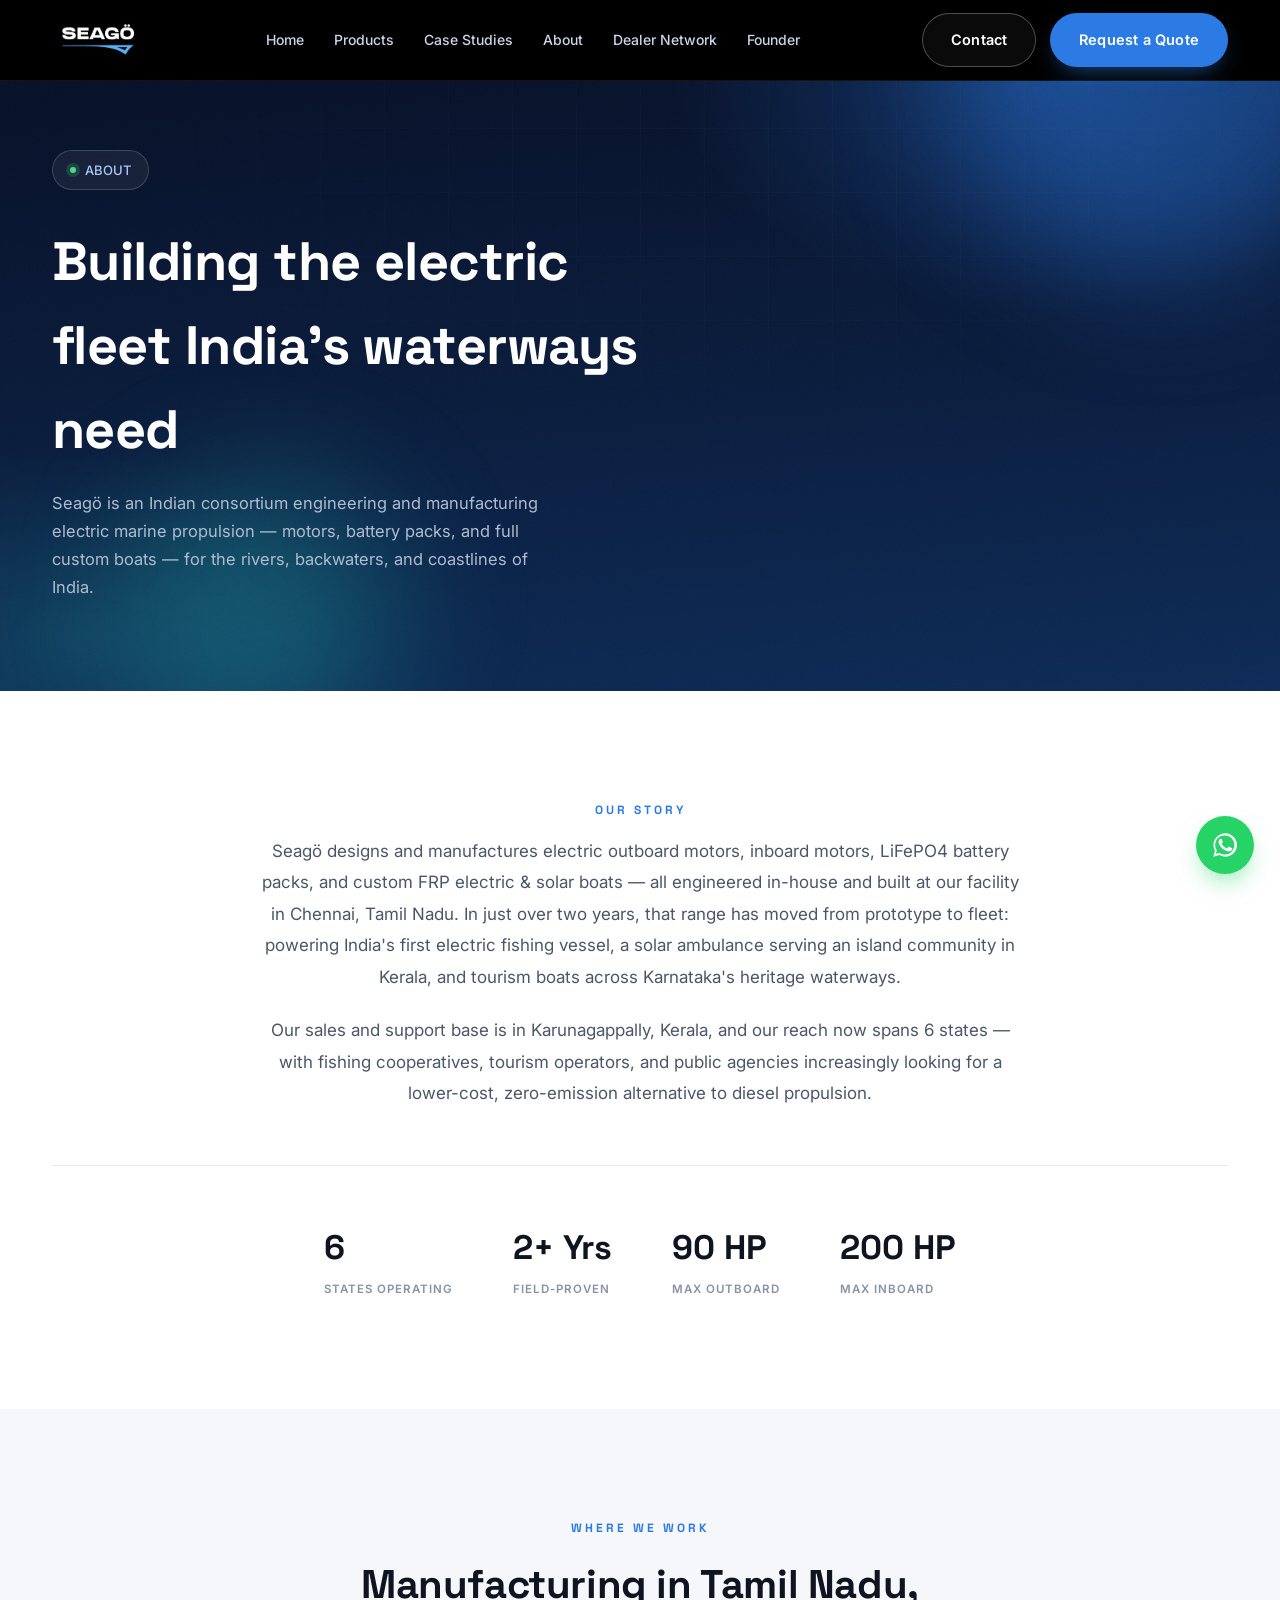
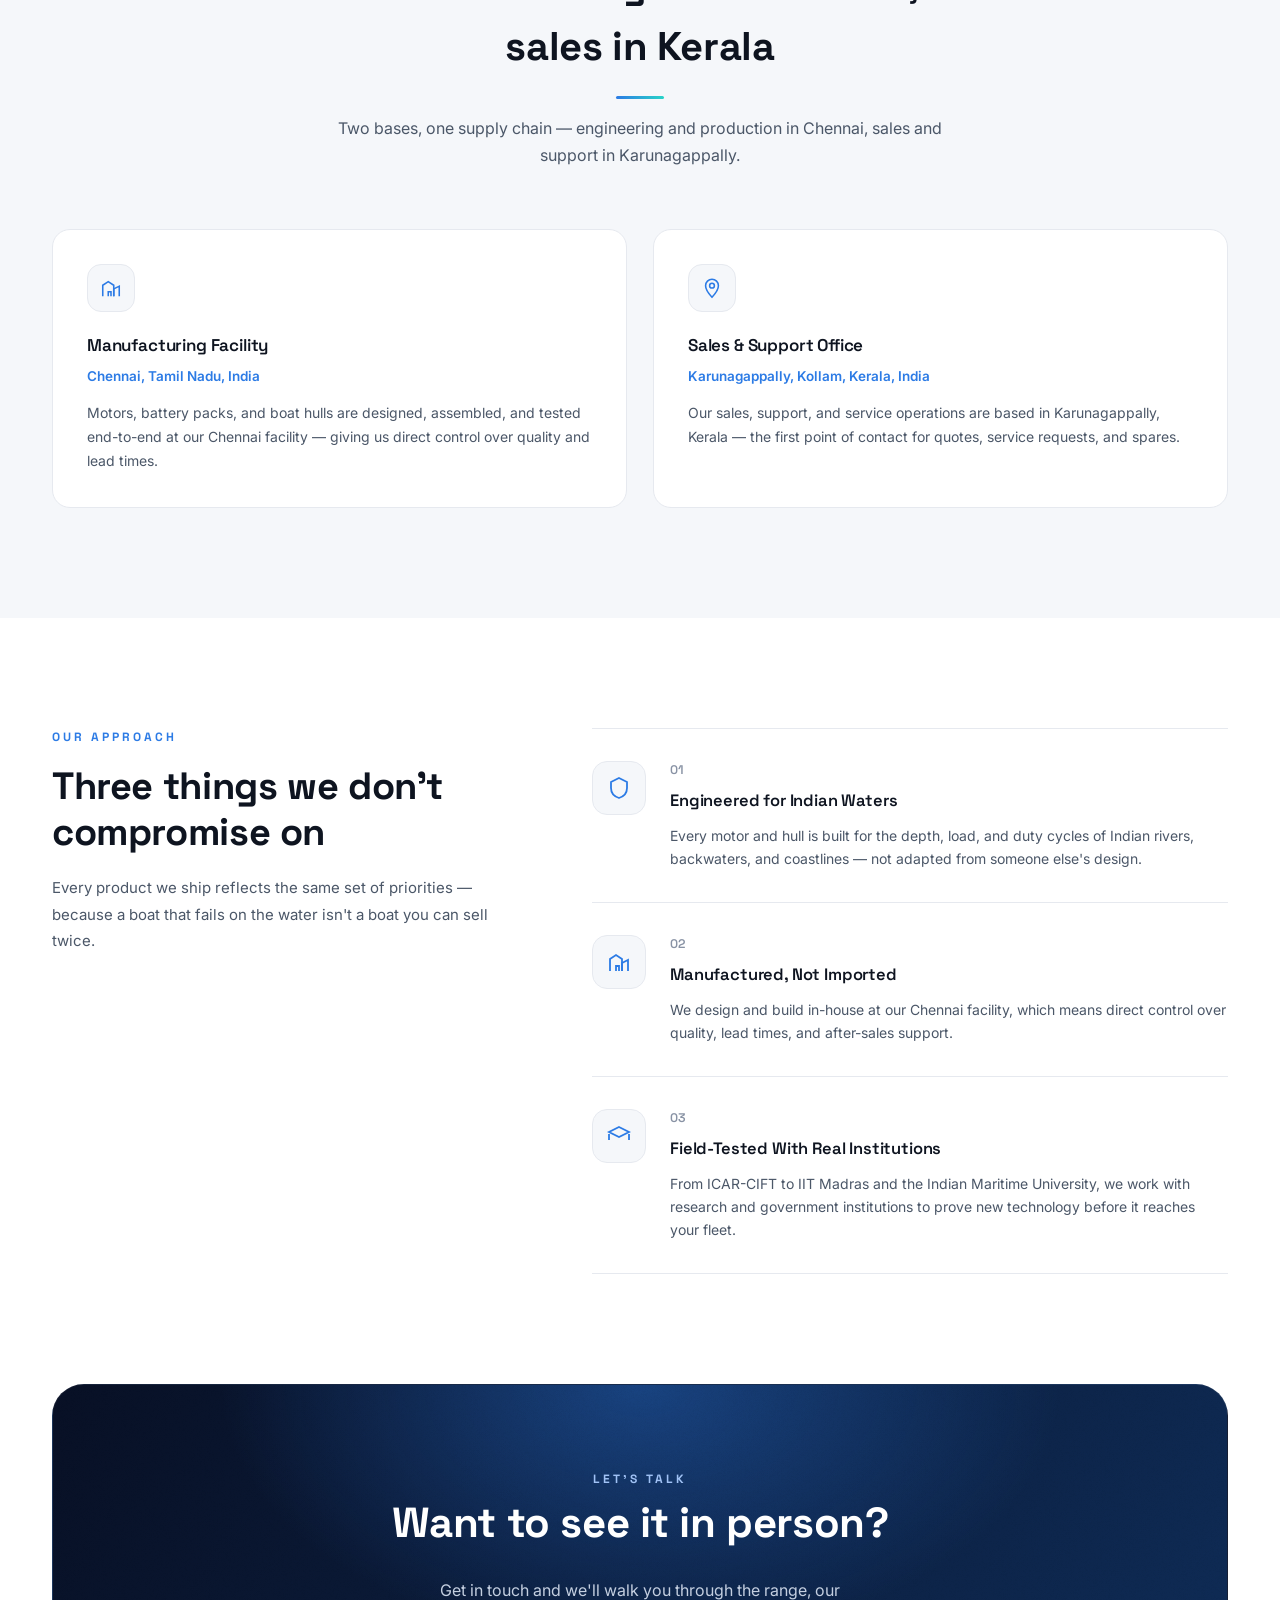
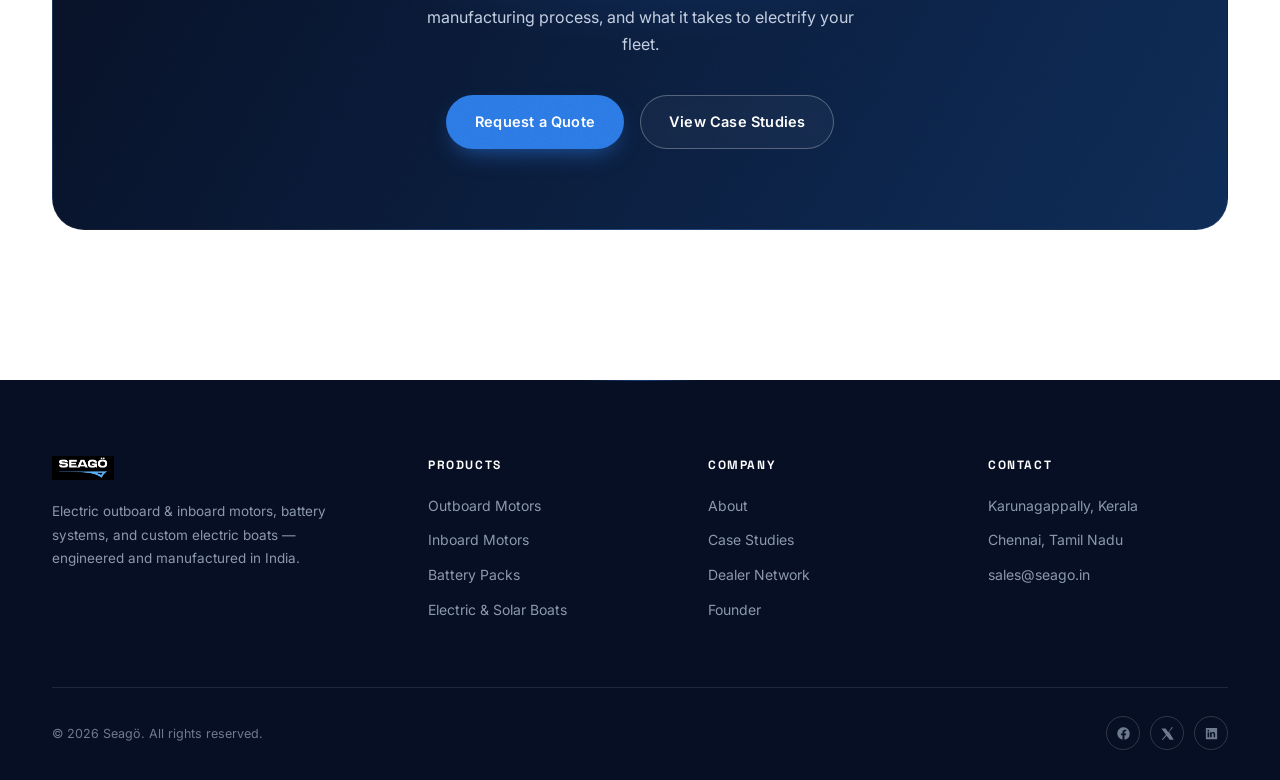
==== about.html @ ded09801 "Initial website implementation" ====
<!DOCTYPE html>
<html lang="en">
<head>
<title>Seagö — About Us</title>

<script>document.documentElement.classList.add('js-ready');</script>
<meta charset="UTF-8">
<meta name="viewport" content="width=device-width, initial-scale=1.0">
<meta name="description" content="Seagö designs and manufactures electric marine propulsion in Chennai, Tamil Nadu — deployed across 6 states from a sales &amp; support base in Karunagappally, Kerala.">
<link rel="icon" type="image/svg+xml" href="assets/favicon.svg">
<link rel="preconnect" href="https://fonts.googleapis.com">
<link rel="preconnect" href="https://fonts.gstatic.com" crossorigin>
<link href="https://fonts.googleapis.com/css2?family=Space+Grotesk:wght@500;600;700&family=Inter:wght@400;500;600;700;800&display=swap" rel="stylesheet">
<link rel="stylesheet" href="css/style.css">
<script src="js/main.js" defer></script>
</head>
<body>

<div class="progress" id="progressBar"></div>

<!-- ================= NAV ================= -->
<header class="nav">
  <div class="wrap nav-row">
    <a class="nav-logo" href="index.html#top"><img src="assets/seago-logo.png" alt="Seagö"></a>
    <nav class="nav-links">
      <a href="index.html">Home</a>
      <a href="products.html">Products</a>
      <a href="case-studies.html">Case Studies</a>
      <a href="about.html">About</a>
      <a href="dealer-network.html">Dealer Network</a>
      <a href="founder.html">Founder</a>
    </nav>
    <div class="nav-cta">
      <a class="btn btn-ghost magnetic" href="contact.html">Contact</a>
      <a class="btn btn-primary magnetic" href="contact.html">Request a Quote</a>
      <button class="burger" id="burger" aria-label="Menu"><span></span><span></span><span></span></button>
    </div>
  </div>
</header>

<div class="mobile-menu" id="mobileMenu">
  <a href="index.html">Home</a>
  <a href="products.html">Products</a>
  <a href="case-studies.html">Case Studies</a>
  <a href="about.html">About</a>
  <a href="dealer-network.html">Dealer Network</a>
  <a href="founder.html">Founder</a>
  <a href="contact.html">Contact</a>
  <a class="btn btn-primary" href="contact.html">Request a Quote</a>
</div>

<!-- ================= PAGE HEADER ================= -->
<section class="hero page-hero">
  <div class="grid-overlay"></div>
  <div class="blob blob-1" data-depth="14"></div>
  <div class="blob blob-2" data-depth="-10"></div>
  <div class="cursor-glow"></div>

  <div class="wrap">
    <div class="hero-badge reveal"><span class="dot"></span> ABOUT</div>
    <h1 class="page-title reveal">Building the electric fleet India's waterways need</h1>
    <p class="page-sub reveal">Seagö is an Indian consortium engineering and manufacturing electric marine propulsion — motors, battery packs, and full custom boats — for the rivers, backwaters, and coastlines of India.</p>
  </div>
</section>

<!-- ================= STORY ================= -->
<section class="section">
  <div class="wrap">
    <div class="about-story reveal">
      <span class="eyebrow" style="color:var(--blue); display:block; margin-bottom:16px;">Our Story</span>
      <p>Seagö designs and manufactures electric outboard motors, inboard motors, LiFePO4 battery packs, and custom FRP electric &amp; solar boats — all engineered in-house and built at our facility in Chennai, Tamil Nadu. In just over two years, that range has moved from prototype to fleet: powering India's first electric fishing vessel, a solar ambulance serving an island community in Kerala, and tourism boats across Karnataka's heritage waterways.</p>
      <p>Our sales and support base is in Karunagappally, Kerala, and our reach now spans 6 states — with fishing cooperatives, tourism operators, and public agencies increasingly looking for a lower-cost, zero-emission alternative to diesel propulsion.</p>
    </div>

    <div class="stat-strip reveal">
      <div class="stat"><b>6</b><span>States Operating</span></div>
      <div class="stat"><b>2+ Yrs</b><span>Field-Proven</span></div>
      <div class="stat"><b>90 HP</b><span>Max Outboard</span></div>
      <div class="stat"><b>200 HP</b><span>Max Inboard</span></div>
    </div>
  </div>
</section>

<!-- ================= LOCATIONS ================= -->
<section class="section soft">
  <div class="wrap">
    <div class="section-head reveal">
      <span class="eyebrow">Where We Work</span>
      <h2>Manufacturing in Tamil Nadu, sales in Kerala</h2>
      <p>Two bases, one supply chain — engineering and production in Chennai, sales and support in Karunagappally.</p>
    </div>
    <div class="loc-grid" data-stagger>
      <div class="loc-card reveal">
        <div class="ic"><svg viewBox="0 0 24 24" fill="none" stroke="currentColor" stroke-width="1.7"><path d="M3 21V9l6-4 6 4v12"/><path d="M15 21V13l6-3v11"/><path d="M9 21v-5h3v5"/></svg></div>
        <h3>Manufacturing Facility</h3>
        <div class="loc-addr">Chennai, Tamil Nadu, India</div>
        <p>Motors, battery packs, and boat hulls are designed, assembled, and tested end-to-end at our Chennai facility — giving us direct control over quality and lead times.</p>
      </div>
      <div class="loc-card reveal">
        <div class="ic"><svg viewBox="0 0 24 24" fill="none" stroke="currentColor" stroke-width="1.7"><path d="M12 22s7-7.4 7-12.5A7 7 0 0 0 5 9.5C5 14.6 12 22 12 22z"/><circle cx="12" cy="9.5" r="2.6"/></svg></div>
        <h3>Sales &amp; Support Office</h3>
        <div class="loc-addr">Karunagappally, Kollam, Kerala, India</div>
        <p>Our sales, support, and service operations are based in Karunagappally, Kerala — the first point of contact for quotes, service requests, and spares.</p>
      </div>
    </div>
  </div>
</section>

<!-- ================= APPROACH ================= -->
<section class="section" id="approach">
  <div class="wrap why-grid">
    <div class="why-left reveal">
      <span class="eyebrow">Our Approach</span>
      <h2 class="why-title">Three things we don't compromise on</h2>
      <p>Every product we ship reflects the same set of priorities — because a boat that fails on the water isn't a boat you can sell twice.</p>
    </div>
    <div class="feat-list" data-stagger>
      <div class="feat-row reveal">
        <div class="ic"><svg viewBox="0 0 24 24" fill="none" stroke="currentColor" stroke-width="1.8"><path d="M12 2l8 4v6c0 5-3.4 8.5-8 10-4.6-1.5-8-5-8-10V6l8-4z"/></svg></div>
        <div class="ft-body">
          <span class="idx">01</span>
          <h4>Engineered for Indian Waters</h4>
          <p>Every motor and hull is built for the depth, load, and duty cycles of Indian rivers, backwaters, and coastlines — not adapted from someone else's design.</p>
        </div>
      </div>
      <div class="feat-row reveal">
        <div class="ic"><svg viewBox="0 0 24 24" fill="none" stroke="currentColor" stroke-width="1.8"><path d="M3 21V9l6-4 6 4v12"/><path d="M15 21V13l6-3v11"/><path d="M9 21v-5h3v5"/></svg></div>
        <div class="ft-body">
          <span class="idx">02</span>
          <h4>Manufactured, Not Imported</h4>
          <p>We design and build in-house at our Chennai facility, which means direct control over quality, lead times, and after-sales support.</p>
        </div>
      </div>
      <div class="feat-row reveal">
        <div class="ic"><svg viewBox="0 0 24 24" fill="none" stroke="currentColor" stroke-width="1.8"><path d="M22 10v6M2 10v6M12 3l10 5-10 5L2 8l10-5z"/></svg></div>
        <div class="ft-body">
          <span class="idx">03</span>
          <h4>Field-Tested With Real Institutions</h4>
          <p>From ICAR-CIFT to IIT Madras and the Indian Maritime University, we work with research and government institutions to prove new technology before it reaches your fleet.</p>
        </div>
      </div>
    </div>
  </div>
</section>

<!-- ================= CTA ================= -->
<section class="section" style="padding-top:0;">
  <div class="wrap">
    <div class="cta reveal">
      <div class="cta-inner">
        <span class="eyebrow" style="color:#9FC1F5;">Let's Talk</span>
        <h2 class="cta-title">Want to see it in person?</h2>
        <p class="cta-text">Get in touch and we'll walk you through the range, our manufacturing process, and what it takes to electrify your fleet.</p>
        <div class="cta-actions">
          <a class="btn btn-primary magnetic" href="contact.html">Request a Quote</a>
          <a class="btn btn-ghost magnetic" href="case-studies.html">View Case Studies</a>
        </div>
      </div>
    </div>
  </div>
</section>

<!-- ================= FOOTER ================= -->
<footer>
  <div class="wrap">
    <div class="footer-grid">
      <div>
        <div class="footer-logo"><img src="assets/seago-logo.png" alt="Seagö"></div>
        <p>Electric outboard &amp; inboard motors, battery systems, and custom electric boats — engineered and manufactured in India.</p>
      </div>
      <div class="footer-col">
        <h5>Products</h5>
        <a href="products.html">Outboard Motors</a>
        <a href="products.html">Inboard Motors</a>
        <a href="products.html">Battery Packs</a>
        <a href="products.html">Electric &amp; Solar Boats</a>
      </div>
      <div class="footer-col">
        <h5>Company</h5>
        <a href="about.html">About</a>
        <a href="case-studies.html">Case Studies</a>
        <a href="dealer-network.html">Dealer Network</a>
        <a href="founder.html">Founder</a>
      </div>
      <div class="footer-col">
        <h5>Contact</h5>
        <a href="contact.html">Karunagappally, Kerala</a>
        <a href="contact.html">Chennai, Tamil Nadu</a>
        <a href="mailto:sales@seago.in">sales@seago.in</a>
      </div>
    </div>
    <div class="footer-bottom">
      <span>© 2026 Seagö. All rights reserved.</span>
      <div class="footer-social">
        <a href="#"><svg viewBox="0 0 24 24" fill="currentColor"><path d="M22 12a10 10 0 1 0-11.6 9.9v-7H7.9V12h2.5V9.8c0-2.5 1.5-3.9 3.8-3.9 1.1 0 2.2.2 2.2.2v2.4h-1.3c-1.2 0-1.6.8-1.6 1.6V12h2.8l-.4 2.9h-2.4v7A10 10 0 0 0 22 12z"/></svg></a>
        <a href="#"><svg viewBox="0 0 24 24" fill="currentColor"><path d="M18.9 2H21l-6.6 7.5L22 22h-6.5l-5-6.6L4.7 22H2.6l7-8-7.3-9.9h6.6l4.5 6z"/></svg></a>
        <a href="#"><svg viewBox="0 0 24 24" fill="currentColor"><path d="M20.4 3H3.6A.6.6 0 0 0 3 3.6v16.8a.6.6 0 0 0 .6.6h16.8a.6.6 0 0 0 .6-.6V3.6a.6.6 0 0 0-.6-.6zM8.3 18.1H5.7V9.9h2.6v8.2zM7 8.8a1.5 1.5 0 1 1 0-3 1.5 1.5 0 0 1 0 3zm11.1 9.3h-2.6v-4.3c0-1 0-2.4-1.5-2.4s-1.7 1.1-1.7 2.3v4.4H9.7V9.9h2.5v1.1a2.7 2.7 0 0 1 2.5-1.4c2.6 0 3.1 1.7 3.1 4v4.5z"/></svg></a>
      </div>
    </div>
  </div>
</footer>

<!-- ================= WHATSAPP FLOAT ================= -->
<a class="wa-float" href="https://wa.me/918606366633?text=Hi%20Seag%C3%B6%2C%20I%27d%20like%20to%20know%20more%20about%20your%20electric%20marine%20products." target="_blank" rel="noopener" aria-label="Chat on WhatsApp">
  <span class="wa-tip">Chat with us</span>
  <svg viewBox="0 0 24 24"><path d="M17.5 14.4c-.3-.1-1.7-.9-2-1-.3-.1-.5-.1-.6.1-.2.3-.7 1-.9 1.2-.2.2-.3.2-.6.1-.3-.1-1.3-.5-2.4-1.5-.9-.8-1.5-1.8-1.7-2.1-.2-.3 0-.5.1-.6.1-.1.3-.3.4-.5.1-.1.2-.3.3-.4.1-.2 0-.4 0-.5 0-.1-.6-1.5-.8-2-.2-.5-.4-.5-.6-.5h-.5c-.2 0-.5.1-.7.3-.3.3-1 1-1 2.4s1 2.8 1.1 3c.1.2 2 3.1 4.9 4.3.7.3 1.2.5 1.7.6.7.2 1.3.2 1.8.1.5-.1 1.7-.7 2-1.4.2-.6.2-1.2.2-1.3-.1-.1-.3-.2-.6-.3z"/><path d="M12 2a10 10 0 0 0-8.6 15L2 22l5.2-1.4A10 10 0 1 0 12 2zm0 18.2c-1.6 0-3.1-.4-4.4-1.2l-.3-.2-3.1.8.8-3-.2-.3A8.2 8.2 0 1 1 12 20.2z"/></svg>
</a>

</body>
</html>
---- css/style.css ----
/* =====================================================================
   Seagö — Homepage v1
   Design tokens
   ===================================================================== */
:root{
  --navy:#070F24;
  --navy-2:#0B1D3D;
  --navy-3:#0E2C57;
  --blue:#2C7BE5;
  --blue-2:#5FA6FF;
  --cyan:#28D4C8;
  --ink:#0E1420;
  --slate:#4B5768;
  --muted:#8892A4;
  --line:#E6E9EF;
  --bg-soft:#F5F7FA;
  --ph-a:#E9EDF2;
  --ph-b:#DCE3EA;
  --radius:18px;
  --maxw:1240px;
}
*{box-sizing:border-box; margin:0; padding:0;}
html{scroll-behavior:smooth;}
body{
  font-family:'Inter',-apple-system,BlinkMacSystemFont,'Segoe UI',sans-serif;
  color:var(--ink);
  background:#fff;
  -webkit-font-smoothing:antialiased;
  line-height:1.55;
  overflow-x:hidden;
}
h1,h2,h3,h4,.disp{ font-family:'Space Grotesk',sans-serif; letter-spacing:-0.01em; }
img{max-width:100%; display:block;}
a{text-decoration:none; color:inherit;}
.wrap{max-width:var(--maxw); margin:0 auto; padding:0 32px;}
.eyebrow{ font-size:12px; font-weight:700; letter-spacing:3px; text-transform:uppercase; font-family:'Space Grotesk',sans-serif;}

/* ---------- buttons ---------- */
.btn{
  display:inline-flex; align-items:center; gap:9px;
  padding:15px 28px; border-radius:999px; font-weight:600; font-size:14.5px;
  letter-spacing:.2px; border:1px solid transparent; cursor:pointer;
  transition:transform .35s cubic-bezier(.2,.8,.2,1), background .25s, border-color .25s, box-shadow .35s;
  white-space:nowrap; position:relative;
}
.btn-primary{ background:var(--blue); color:#fff; box-shadow:0 10px 24px -10px rgba(44,123,229,.7); }
.btn-primary:hover{ background:#1f68cc; box-shadow:0 16px 36px -6px rgba(44,123,229,.9); transform:translateY(-1px); }
.btn-ghost{ background:rgba(255,255,255,.04); color:#fff; border-color:rgba(255,255,255,.28); -webkit-backdrop-filter:blur(6px); backdrop-filter:blur(6px); }
.btn-ghost:hover{ border-color:#fff; background:rgba(255,255,255,.1); }
.btn-outline{ background:transparent; color:var(--navy); border-color:var(--line); }
.btn-outline:hover{ border-color:var(--navy); }
.magnetic{ will-change:transform; }

/* ---------- skeleton placeholders (empty headers / copy) ---------- */
.skel{
  display:block; border-radius:8px;
  background:linear-gradient(90deg, var(--ph-a) 25%, var(--ph-b) 42%, var(--ph-a) 58%);
  background-size:300% 100%;
  animation:shimmer 2.6s ease-in-out infinite;
}
.skel.light{ background:linear-gradient(90deg, rgba(255,255,255,.13) 25%, rgba(255,255,255,.28) 42%, rgba(255,255,255,.13) 58%); background-size:300% 100%; }
@keyframes shimmer{ 0%{background-position:200% 0;} 100%{background-position:-200% 0;} }

/* ---------- image placeholders ---------- */
.photo-frame{ display:block; border-style:solid; border-width:0; background:#0B1D3D; }
.photo-frame img, .photo-frame video{ width:100%; height:100%; object-fit:cover; object-position:center; }
.photo-frame img.outboard-image{ object-fit:contain; background:#fff; }
.case-gallery{ position:relative; }
.case-gallery img{ position:absolute; inset:0; opacity:0; transition:opacity .8s ease; }
.case-gallery img.is-active{ opacity:1; }
.ph{
  position:relative; border-radius:var(--radius); overflow:hidden;
  background:repeating-linear-gradient(135deg, var(--ph-a), var(--ph-a) 14px, var(--ph-b) 14px, var(--ph-b) 28px);
  border:1.5px dashed #C7CFDA;
  display:flex; align-items:center; justify-content:center;
  transition:border-color .3s;
}
.card:hover .ph, .case-card:hover .ph{ border-color:var(--blue-2); }
.ph__chip{
  position:absolute; top:14px; left:14px; background:rgba(255,255,255,.9); -webkit-backdrop-filter:blur(4px); backdrop-filter:blur(4px);
  border-radius:999px; padding:5px 11px; font-size:10px; font-weight:700; letter-spacing:1px; text-transform:uppercase;
  color:var(--slate); border:1px solid #fff;
}
.ph__inner{
  display:flex; flex-direction:column; align-items:center; gap:14px;
  text-align:center; padding:36px 22px; color:#7C8CAB;
  background:linear-gradient(145deg, rgba(44,123,229,.04), rgba(40,212,200,.04));
  width:100%; height:100%;
}
.ph__inner svg{ width:40px; height:40px; opacity:.5; }
.ph__inner span{ font-size:11.5px; font-weight:600; letter-spacing:.4px; line-height:1.6; max-width:230px; }

/* ---------- scroll progress ---------- */
.progress{ position:fixed; top:0; left:0; height:3px; width:0%; background:linear-gradient(90deg,var(--blue),var(--cyan)); z-index:80; transition:width .1s linear; }

/* ---------- cursor glow (desktop hero only) ---------- */
.cursor-glow{
  position:absolute; width:420px; height:420px; border-radius:50%; pointer-events:none;
  background:radial-gradient(circle, rgba(95,166,255,.16), transparent 70%);
  transform:translate(-50%,-50%); left:50%; top:40%; opacity:0; transition:opacity .4s; will-change:transform;
}
.hero:hover .cursor-glow{ opacity:1; }

/* ================= NAV ================= */
header.nav{
  position:fixed; top:0; left:0; width:100%; z-index:60;
  background:#000;
  border-bottom:1px solid rgba(255,255,255,.08); transition:box-shadow .3s;
}
.nav-row{ display:flex; align-items:center; justify-content:space-between; height:80px; }
.nav-logo img{ height:36px; width:auto; }
.nav-links{ display:flex; align-items:center; gap:30px; }
.nav-links a{ color:#CBD5E5; font-size:14px; font-weight:500; transition:color .2s; position:relative; }
.nav-links a::after{ content:''; position:absolute; left:0; bottom:-6px; width:0; height:1.5px; background:var(--blue-2); transition:width .25s; }
.nav-links a:hover{ color:#fff; }
.nav-links a:hover::after{ width:100%; }
.nav-cta{ display:flex; align-items:center; gap:14px; }
.burger{ display:none; width:42px; height:42px; border-radius:10px; border:1px solid rgba(255,255,255,.2); background:rgba(255,255,255,.04); align-items:center; justify-content:center; flex-direction:column; gap:4px; cursor:pointer; }
.burger span{ width:18px; height:1.6px; background:#fff; display:block; transition:transform .3s, opacity .3s; }
.burger.open span:nth-child(1){ transform:translateY(5.6px) rotate(45deg); }
.burger.open span:nth-child(2){ opacity:0; }
.burger.open span:nth-child(3){ transform:translateY(-5.6px) rotate(-45deg); }

.mobile-menu{
  position:fixed; inset:80px 0 0 0; background:rgba(7,15,36,.98); -webkit-backdrop-filter:blur(10px); backdrop-filter:blur(10px);
  z-index:55; display:flex; flex-direction:column; padding:36px 28px; gap:6px;
  transform:translateY(-12px); opacity:0; pointer-events:none; transition:opacity .28s, transform .28s;
  overflow-y:auto;
}
.mobile-menu.open{ opacity:1; transform:translateY(0); pointer-events:auto; }
.mobile-menu a{ color:#fff; font-size:21px; font-weight:600; padding:13px 4px; border-bottom:1px solid rgba(255,255,255,.08); font-family:'Space Grotesk',sans-serif; }
.mobile-menu .btn{ margin-top:22px; align-self:flex-start; }

/* ================= HERO ================= */
.hero{
  position:relative; overflow:hidden;
  padding:100px 0 70px;
  background:
    radial-gradient(48% 60% at 82% 8%, rgba(44,123,229,.34), transparent 62%),
    radial-gradient(38% 46% at 6% 92%, rgba(40,212,200,.16), transparent 60%),
    linear-gradient(175deg, var(--navy) 0%, var(--navy-2) 55%, var(--navy-3) 100%);
}
.hero::after{ content:''; position:absolute; inset:0; background-image:url('../assets/grain.png'); background-size:180px 180px; mix-blend-mode:overlay; opacity:.5; pointer-events:none; }
.blob{ position:absolute; border-radius:50%; filter:blur(60px); pointer-events:none; will-change:transform; }
.blob-1{ width:420px; height:420px; background:rgba(44,123,229,.35); top:-140px; right:-90px; }
.blob-2{ width:280px; height:280px; background:rgba(40,212,200,.22); bottom:-60px; left:10%; }
.grid-overlay{
  position:absolute; inset:0; pointer-events:none; opacity:.35;
  background-image:
    linear-gradient(rgba(255,255,255,.05) 1px, transparent 1px),
    linear-gradient(90deg, rgba(255,255,255,.05) 1px, transparent 1px);
  background-size:64px 64px;
  -webkit-mask-image:radial-gradient(70% 60% at 60% 20%, #000 30%, transparent 78%);
  mask-image:radial-gradient(70% 60% at 60% 20%, #000 30%, transparent 78%);
}
.hero-grid{
  position:relative; display:grid; grid-template-columns:1.08fr .92fr; gap:64px; align-items:center;
}
.hero-badge{
  display:inline-flex; align-items:center; gap:9px;
  background:rgba(255,255,255,.06); border:1px solid rgba(255,255,255,.16);
  padding:9px 17px; border-radius:999px; color:#A9C6F5; margin-bottom:30px; font-size:13px; font-weight:500;
}
.hero-badge .dot{ width:6px; height:6px; border-radius:50%; background:#4CD97B; box-shadow:0 0 0 4px rgba(76,217,123,.18); }
.hero-title{ font-family:'Space Grotesk',sans-serif; font-weight:700; font-size:clamp(38px,5.6vw,60px); line-height:1.1; color:#fff; letter-spacing:-0.01em; max-width:640px; }
.hero-sub{ margin-top:26px; margin-bottom:40px; max-width:470px; }
.hero-sub p{ color:#B9C6DE; font-size:16.5px; line-height:1.7; }
.hero-actions{ display:flex; gap:16px; flex-wrap:wrap; }
.hero-stats{ display:flex; gap:44px; margin-top:68px; flex-wrap:wrap; }
.hero-stat b{ display:block; font-size:32px; font-weight:700; color:#fff; font-family:'Space Grotesk',sans-serif; }
.hero-stat span{ display:block; font-size:11.5px; color:#8FA0BC; font-weight:600; letter-spacing:1.2px; text-transform:uppercase; margin-top:5px; }
/* ---------- coming soon (stub pages) ---------- */
.soon{ min-height:calc(100vh - 80px); display:flex; align-items:center; padding:80px 0; }
.soon-wrap{ position:relative; text-align:center; max-width:640px; margin:0 auto; }
.soon-icon{ width:60px; height:60px; border-radius:18px; background:rgba(255,255,255,.06); border:1px solid rgba(255,255,255,.16); display:flex; align-items:center; justify-content:center; margin:0 auto 30px; }
.soon-icon svg{ width:26px; height:26px; color:#5FA6FF; }
.soon-title{ font-family:'Space Grotesk',sans-serif; font-size:clamp(38px,6vw,60px); color:#fff; font-weight:700; margin:8px 0 20px; letter-spacing:-0.01em; }
.soon-text{ color:#AEBBD1; font-size:16px; line-height:1.75; max-width:480px; margin:0 auto 40px; }
.soon .hero-actions{ justify-content:center; }
.soon .hero-badge{ margin-bottom:26px; }

.hero-visual{ position:relative; }
.hero-visual .photo-frame{ height:100%; }
.hero-visual .ph{ aspect-ratio:4/5; background:repeating-linear-gradient(135deg, rgba(255,255,255,.05), rgba(255,255,255,.05) 14px, rgba(255,255,255,.09) 14px, rgba(255,255,255,.09) 28px); border-color:rgba(255,255,255,.22); box-shadow:0 40px 80px -30px rgba(0,0,0,.6); }
.hero-visual .ph__inner{ color:#C3CEE0; }
.hero-visual .float-card{
  position:absolute; left:-30px; bottom:-24px; background:#fff; border-radius:14px;
  padding:16px 20px; box-shadow:0 24px 46px -14px rgba(0,0,0,.4); display:flex; align-items:center; gap:12px;
  width:220px;
}
.hero-visual .float-card .ic{ width:38px; height:38px; border-radius:10px; background:var(--bg-soft); display:flex; align-items:center; justify-content:center; flex:none; }
.hero-visual .float-card .ic svg{ width:20px; height:20px; color:var(--blue); }
.float-card .ft-title{ display:block; font-size:13.5px; font-weight:700; color:var(--ink); margin-bottom:3px; }
.float-card .ft-sub{ display:block; font-size:11.5px; color:var(--muted); font-weight:600; }
.scroll-cue{ position:relative; margin:64px auto 0; display:flex; flex-direction:column; align-items:center; gap:8px; color:#7C8CAB; font-size:10.5px; letter-spacing:2px; text-transform:uppercase; }
.scroll-cue .line{ width:1px; height:30px; background:linear-gradient(#7C8CAB, transparent); animation:cueMove 1.8s ease-in-out infinite; }
@keyframes cueMove{ 0%{ transform:scaleY(0); transform-origin:top; } 50%{ transform:scaleY(1); transform-origin:top; } 51%{ transform-origin:bottom; } 100%{ transform:scaleY(0); transform-origin:bottom; } }

/* ---------- animated wave motif (marine identity) ---------- */
.wave-wrap{ position:relative; height:110px; margin-top:10px; }
.wave-wrap svg{ position:absolute; inset:0; width:100%; height:100%; }
.wave-path{ stroke:url(#waveGrad); stroke-width:2; fill:none; stroke-dasharray:6 10; animation:waveFlow 5s linear infinite; opacity:.7; }
.wave-path.p2{ stroke-width:1.4; opacity:.4; animation-duration:7s; animation-direction:reverse; }
@keyframes waveFlow{ to{ stroke-dashoffset:-160; } }

.angle-div{ position:relative; height:64px; background:#fff; margin-top:-2px; }
.angle-div svg{ position:absolute; bottom:0; left:0; width:100%; height:100%; }

/* ================= TRUST MARQUEE ================= */
.trust{ padding:38px 0; border-bottom:1px solid var(--line); overflow:hidden; }
.trust-row{ display:flex; align-items:center; gap:36px; }
.trust-label{ font-size:11.5px; font-weight:700; letter-spacing:2px; color:var(--muted); text-transform:uppercase; white-space:nowrap; flex:none; }
.marquee{ overflow:hidden; flex:1; -webkit-mask-image:linear-gradient(90deg, transparent, #000 8%, #000 92%, transparent); mask-image:linear-gradient(90deg, transparent, #000 8%, #000 92%, transparent); }
.marquee-track{ display:flex; gap:16px; width:max-content; animation:scrollX 22s linear infinite; }
.marquee:hover .marquee-track{ animation-play-state:paused; }
@keyframes scrollX{ from{ transform:translateX(0);} to{ transform:translateX(-50%);} }
.trust-chip{
  flex:none; padding:10px 22px; border-radius:999px; background:var(--bg-soft); border:1px solid var(--line);
  font-size:13px; font-weight:600; color:var(--slate); white-space:nowrap;
  transition:background .25s, border-color .25s, color .25s;
}
.trust-chip:hover{ background:#EAF2FF; border-color:var(--blue-2); color:var(--blue); }

/* ================= SECTION ================= */
.section{ padding:110px 0; position:relative; }
.section-cta{ padding-top:0; }
.eyebrow-light{ color:#9FC1F5; }
.section.soft{ background:var(--bg-soft); }
.section-head{ max-width:660px; margin:0 auto 60px; text-align:center; }
.section-head .eyebrow{ color:var(--blue); display:block; margin-bottom:16px; }
.section-head h2{ font-family:'Space Grotesk',sans-serif; font-size:clamp(28px,3.6vw,40px); font-weight:700; letter-spacing:-0.01em; margin-bottom:16px; }
.section-head p{ font-size:16px; color:var(--slate); line-height:1.7; }

/* ================= PRODUCT GRID (with 3D tilt) ================= */
.grid-4{ display:grid; grid-template-columns:repeat(4,1fr); gap:26px; }
.tilt{ perspective:900px; }
.card{
  background:#fff; border:1px solid var(--line); border-radius:var(--radius);
  overflow:hidden; transition:transform .4s cubic-bezier(.2,.8,.2,1), box-shadow .4s, border-color .3s;
  transform-style:preserve-3d;
}
.card:hover{ box-shadow:0 28px 50px -22px rgba(44,123,229,.18), 0 8px 20px -8px rgba(10,25,50,.1); border-color:rgba(44,123,229,.2); }
.card .ph{ aspect-ratio:1/1; border-radius:0; border-width:0 0 1px 0; }
.card-body{ padding:24px; }
.card-body h3{ font-size:17px; font-weight:600; margin-bottom:11px; }
.card-body p{ font-size:13.5px; color:var(--slate); line-height:1.65; }
.card-link{ margin-top:17px; display:inline-flex; align-items:center; gap:6px; font-size:13.5px; font-weight:600; color:var(--blue); transition:gap .25s, color .2s; }
.card-link:hover{ gap:12px; color:#1f68cc; }

/* ================= CASE STUDIES ================= */
.grid-3{ display:grid; grid-template-columns:repeat(3,1fr); gap:26px; }
.case-card{ border-radius:var(--radius); overflow:hidden; border:1px solid var(--line); background:#fff; transition:transform .4s cubic-bezier(.2,.8,.2,1), box-shadow .4s, border-color .3s; transform-style:preserve-3d; }
.case-card:hover{ box-shadow:0 28px 50px -22px rgba(44,123,229,.16), 0 8px 20px -8px rgba(10,25,50,.08); border-color:rgba(44,123,229,.2); }
.case-card .ph{ aspect-ratio:16/11; border-radius:0; border-width:0 0 1px 0; }
.case-body{ padding:26px; }
.case-tag{ font-size:11px; font-weight:700; letter-spacing:1.4px; text-transform:uppercase; color:var(--blue); margin-bottom:11px; display:block;}
.case-body h3{ font-size:18px; font-weight:600; margin-bottom:13px; line-height:1.35; }
.case-body p{ font-size:13.5px; color:var(--slate); line-height:1.65; }

/* ================= WHY (editorial split) ================= */
.why-grid{ display:grid; grid-template-columns:.85fr 1.15fr; gap:70px; align-items:start; }
.why-left{ position:sticky; top:110px; }
.why-left .eyebrow{ color:var(--blue); display:block; margin-bottom:18px; }
.why-title{ font-family:'Space Grotesk',sans-serif; font-size:clamp(28px,3.2vw,38px); font-weight:700; letter-spacing:-0.01em; line-height:1.2; margin-bottom:20px; }
.why-left p{ font-size:15px; color:var(--slate); line-height:1.75; }
.feat-list{ display:flex; flex-direction:column; }
.feat-row{ display:flex; gap:24px; padding:32px 0; border-top:1px solid var(--line); transition:padding-left .3s; }
.feat-row:hover{ padding-left:8px; }
.feat-row:last-child{ border-bottom:1px solid var(--line); }
.feat-row .ic{ width:54px; height:54px; border-radius:15px; background:var(--bg-soft); border:1px solid var(--line); display:flex; align-items:center; justify-content:center; flex:none; transition:background .3s, border-color .3s; }
.feat-row:hover .ic{ background:#EAF2FF; border-color:var(--blue-2); }
.feat-row .ic svg{ width:24px; height:24px; color:var(--blue); }
.feat-row .ft-body{ flex:1; }
.feat-row h4{ font-size:16.5px; font-weight:600; margin-bottom:10px; }
.feat-row p{ font-size:14px; color:var(--slate); line-height:1.65; }
.feat-row .idx{ font-family:'Space Grotesk',sans-serif; font-size:12.5px; color:var(--muted); font-weight:600; margin-bottom:8px; display:block; }

/* ================= CTA BANNER ================= */
.cta{
  background:
    radial-gradient(55% 90% at 50% 0%, rgba(44,123,229,.4), transparent 65%),
    linear-gradient(120deg, var(--navy) 0%, var(--navy-3) 100%);
  border-radius:32px; padding:80px 60px; text-align:center; position:relative; overflow:hidden;
}
.cta::after{ content:''; position:absolute; inset:0; background-image:url('../assets/grain.png'); background-size:180px 180px; mix-blend-mode:overlay; opacity:.5; }
.cta-inner{ position:relative; }
.cta-title{ font-family:'Space Grotesk',sans-serif; font-size:clamp(28px,3.8vw,42px); font-weight:700; color:#fff; letter-spacing:-0.01em; max-width:620px; margin:0 auto; }
.cta-text{ color:#C3CEE0; font-size:16px; line-height:1.7; max-width:460px; margin:22px auto 36px; }
.cta-actions{ display:flex; justify-content:center; gap:16px; flex-wrap:wrap; }

/* ================= FOOTER ================= */
footer{ background:var(--navy); color:#B9C3D4; padding:76px 0 30px; margin-top:40px; }
.footer-grid{ display:grid; grid-template-columns:1.4fr 1fr 1fr 1fr; gap:40px; padding-bottom:54px; border-bottom:1px solid rgba(255,255,255,.1); }
.footer-logo img{ height:24px; margin-bottom:20px; }
.footer-grid p{ font-size:13.5px; line-height:1.75; max-width:280px; color:#8B98AE; }
.footer-col h5{ font-size:12px; letter-spacing:1.6px; text-transform:uppercase; color:#fff; margin-bottom:20px; font-weight:700; font-family:'Space Grotesk',sans-serif; }
.footer-col a{ display:block; font-size:14px; color:#8B98AE; margin-bottom:13px; transition:color .2s; }
.footer-col a:hover{ color:#fff; }
.footer-bottom{ display:flex; justify-content:space-between; align-items:center; padding-top:28px; font-size:12.5px; color:#6E7A8D; flex-wrap:wrap; gap:12px; }
.footer-social{ display:flex; gap:10px; }
.footer-social a{ width:34px; height:34px; border-radius:50%; border:1px solid rgba(255,255,255,.16); display:flex; align-items:center; justify-content:center; transition:border-color .2s, background .2s; }
.footer-social a:hover{ border-color:#fff; background:rgba(255,255,255,.06); }
.footer-social svg{ width:15px; height:15px; }

/* ================= WHATSAPP FLOAT ================= */
.wa-float{
  position:fixed; right:26px; bottom:26px; width:58px; height:58px; border-radius:50%;
  background:#25D366; display:flex; align-items:center; justify-content:center;
  box-shadow:0 12px 26px -8px rgba(37,211,102,.6); z-index:60; cursor:pointer;
  animation:pulse 2.6s ease-in-out infinite;
}
.wa-float svg{ width:28px; height:28px; fill:#fff; }
.wa-tip{
  position:absolute; right:70px; top:50%; transform:translateY(-50%) translateX(6px);
  background:#12161C; color:#fff; font-size:12.5px; font-weight:600; padding:8px 13px; border-radius:8px;
  white-space:nowrap; opacity:0; pointer-events:none; transition:opacity .2s, transform .2s;
}
.wa-float:hover .wa-tip{ opacity:1; transform:translateY(-50%) translateX(0); }
@keyframes pulse{ 0%,100%{ box-shadow:0 12px 26px -8px rgba(37,211,102,.6);} 50%{ box-shadow:0 12px 30px -4px rgba(37,211,102,.9);} }

/* ================= PAGE HEADER (mini hero for interior pages) ================= */
.page-hero{ padding:150px 0 90px; }
.page-title{ font-family:'Space Grotesk',sans-serif; font-size:clamp(36px,5vw,54px); font-weight:700; color:#fff; letter-spacing:-0.01em; max-width:640px; margin-bottom:18px; }
.page-sub{ color:#AEBBD1; font-size:16.5px; line-height:1.7; max-width:520px; }

/* ================= PRODUCT DETAIL (alternating rows) ================= */
.product-block{ overflow:hidden; }
.product-row{ display:grid; grid-template-columns:1fr 1fr; gap:70px; align-items:center; }
.product-block.reverse .product-row{ direction:rtl; }
.product-block.reverse .product-row > *{ direction:ltr; }
.product-media .ph{ aspect-ratio:4/5; }
.product-copy .case-tag{ margin-bottom:14px; }
.product-copy h2{ font-family:'Space Grotesk',sans-serif; font-size:clamp(28px,3.4vw,38px); font-weight:700; letter-spacing:-0.01em; margin-bottom:18px; }
.product-copy > p{ color:var(--slate); font-size:15.5px; line-height:1.8; margin-bottom:30px; max-width:520px; }
.spec-grid{ display:grid; grid-template-columns:1fr 1fr; gap:18px 28px; margin-bottom:34px; max-width:560px; }
.spec-item{ padding-top:14px; border-top:1px solid var(--line); }
.spec-item span{ display:block; font-size:11.5px; font-weight:700; letter-spacing:1px; text-transform:uppercase; color:var(--muted); margin-bottom:6px; }
.spec-item b{ font-size:14.5px; font-weight:600; color:var(--ink); }
.mini-stats{ display:flex; gap:36px; margin:28px 0 34px; flex-wrap:wrap; }
.mini-stat b{ display:block; font-size:23px; font-weight:700; font-family:'Space Grotesk',sans-serif; color:var(--ink); }
.mini-stat span{ display:block; font-size:11px; font-weight:600; letter-spacing:.7px; text-transform:uppercase; color:var(--muted); margin-top:5px; }

/* ================= ABOUT PAGE ================= */
.about-story{ max-width:760px; margin:0 auto; text-align:center; }
.about-story p{ font-size:17px; color:var(--slate); line-height:1.85; margin-bottom:22px; }
.stat-strip{ display:flex; justify-content:center; gap:60px; flex-wrap:wrap; margin-top:56px; padding-top:56px; border-top:1px solid var(--line); }
.stat-strip .stat b{ display:block; font-size:34px; font-weight:700; font-family:'Space Grotesk',sans-serif; color:var(--ink); }
.stat-strip .stat span{ display:block; font-size:11.5px; font-weight:600; letter-spacing:1px; text-transform:uppercase; color:var(--muted); margin-top:6px; }

.loc-grid{ display:grid; grid-template-columns:1fr 1fr; gap:26px; }
.loc-card{ background:#fff; border:1px solid var(--line); border-radius:var(--radius); padding:34px; transition:box-shadow .4s, border-color .3s, transform .4s; }
.loc-card:hover{ box-shadow:0 26px 44px -22px rgba(44,123,229,.14); border-color:rgba(44,123,229,.2); transform:translateY(-2px); }
.loc-card .ic{ width:48px; height:48px; border-radius:14px; background:var(--bg-soft); border:1px solid var(--line); display:flex; align-items:center; justify-content:center; margin-bottom:20px; }
.loc-card .ic svg{ width:22px; height:22px; color:var(--blue); }
.loc-card h3{ font-size:17px; font-weight:600; margin-bottom:8px; }
.loc-card .loc-addr{ font-size:13.5px; font-weight:600; color:var(--blue); margin-bottom:14px; }
.loc-card p{ font-size:14px; color:var(--slate); line-height:1.7; }

/* ================= FOUNDER PAGE ================= */
.founder-grid{ display:grid; grid-template-columns:.85fr 1.15fr; gap:60px; align-items:start; }
.founder-portrait .ph{ aspect-ratio:4/5; margin-bottom:24px; }
.founder-id h3{ font-size:22px; font-weight:700; margin-bottom:6px; }
.founder-role{ display:block; font-size:13.5px; font-weight:600; color:var(--blue); margin-bottom:16px; }
.founder-contact{ display:flex; flex-direction:column; gap:8px; }
.founder-contact a{ font-size:13.5px; color:var(--slate); transition:color .2s; }
.founder-contact a:hover{ color:var(--blue); }
.founder-bio > p{ font-size:15.5px; color:var(--slate); line-height:1.85; margin-bottom:20px; }
.pull-quote{ border-left:3px solid var(--blue); padding:4px 0 4px 22px; margin:32px 0; }
.pull-quote .skel{ margin-bottom:4px; }
.quote-note{ display:block; font-size:12.5px; color:var(--muted); font-style:italic; margin-top:10px; }
.highlight-list{ display:flex; flex-direction:column; gap:18px; margin:30px 0 34px; }
.highlight-row{ display:flex; gap:14px; align-items:flex-start; }
.highlight-row .check{ width:22px; height:22px; border-radius:50%; background:#EAF2FF; color:var(--blue); font-size:12px; font-weight:700; display:flex; align-items:center; justify-content:center; flex:none; margin-top:2px; }
.highlight-row p{ font-size:14.5px; color:var(--slate); line-height:1.7; }

/* ================= CONTACT PAGE ================= */
.contact-grid{ display:grid; grid-template-columns:.95fr 1.15fr; gap:60px; align-items:start; }
.contact-info h2{ font-family:'Space Grotesk',sans-serif; font-size:30px; font-weight:700; margin:14px 0 16px; letter-spacing:-0.01em; }
.contact-info > p{ color:var(--slate); font-size:15px; line-height:1.75; max-width:420px; margin-bottom:36px; }
.info-list{ display:flex; flex-direction:column; gap:26px; margin-bottom:36px; }
.info-row{ display:flex; gap:18px; align-items:flex-start; }
.info-row .ic{ width:46px; height:46px; border-radius:13px; background:var(--bg-soft); border:1px solid var(--line); display:flex; align-items:center; justify-content:center; flex:none; }
.info-row .ic svg{ width:20px; height:20px; color:var(--blue); }
.info-row h4{ font-size:15px; font-weight:600; margin-bottom:5px; }
.info-row p{ font-size:14px; color:var(--slate); line-height:1.6; }
.info-row a{ color:var(--slate); transition:color .2s; }
.info-row a:hover{ color:var(--blue); }

.form-card{ background:#fff; border:1px solid var(--line); border-radius:var(--radius); padding:40px; box-shadow:0 30px 60px -34px rgba(10,25,50,.18); }
.form-card h3{ font-size:22px; font-weight:700; margin-bottom:10px; }
.form-card > p{ color:var(--slate); font-size:14.5px; margin-bottom:28px; }
.field-row{ display:grid; grid-template-columns:1fr 1fr; gap:18px; }
.field{ margin-bottom:20px; }
.field label{ display:block; font-size:12.5px; font-weight:600; color:var(--slate); margin-bottom:8px; letter-spacing:.2px; }
.field input, .field select, .field textarea{
  width:100%; padding:13px 15px; border-radius:11px; border:1.5px solid var(--line); font-family:'Inter',sans-serif;
  font-size:14.5px; color:var(--ink); background:#fff; transition:border-color .2s, box-shadow .2s; resize:vertical;
}
.field input:focus, .field select:focus, .field textarea:focus{ outline:none; border-color:var(--blue); box-shadow:0 0 0 4px rgba(44,123,229,.12); }
.field select{ appearance:none; background-image:url("data:image/svg+xml,%3Csvg xmlns='http://www.w3.org/2000/svg' width='12' height='8'%3E%3Cpath d='M1 1l5 5 5-5' stroke='%238892A4' stroke-width='1.6' fill='none'/%3E%3C/svg%3E"); background-repeat:no-repeat; background-position:right 15px center; padding-right:38px; }
.hidden-field{ position:absolute; left:-9999px; opacity:0; pointer-events:none; }
.form-submit{ width:100%; justify-content:center; margin-top:6px; }
.form-submit:disabled{ opacity:.7; cursor:not-allowed; }
.form-msg{ margin-top:16px; font-size:13.5px; font-weight:600; min-height:1px; line-height:1.6; }
.form-msg.is-success{ color:#1F9D55; }
.form-msg.is-error{ color:#D64545; }

/* ================= PREVIEW BANNER ================= */
.preview-banner{
  background:#0A0E16; color:#fff; text-align:center; font-size:13px; font-weight:600;
  padding:11px 16px; letter-spacing:.3px;
}
.preview-banner span{ color:#FFC96B; }

/* ================= reveal-on-scroll (staggered) ================= */
.reveal{ opacity:1; transform:none; }
.js-ready .reveal{
  opacity:0; transform:translateY(22px);
  transition:opacity .8s cubic-bezier(.2,.7,.2,1), transform .8s cubic-bezier(.2,.7,.2,1);
  transition-delay:var(--d, 0ms);
}
.js-ready .reveal.in{ opacity:1; transform:translateY(0); }

/* ================= RESPONSIVE ================= */
@media (max-width:1080px){
  .nav-links{ gap:20px; }
  .nav-links a:nth-child(4){ display:none; } /* Dealer Network tucks into mobile menu first */
}
@media (max-width:980px){
  .hero-grid{ grid-template-columns:1fr; gap:56px; }
  .hero-visual{ max-width:420px; margin:0 auto; }
  .grid-4{ grid-template-columns:repeat(2,1fr); }
  .grid-3{ grid-template-columns:1fr; }
  .why-grid{ grid-template-columns:1fr; gap:44px; }
  .why-left{ position:static; }
  .footer-grid{ grid-template-columns:1fr 1fr; row-gap:36px; }
  .contact-grid{ grid-template-columns:1fr; gap:48px; }
  .founder-grid{ grid-template-columns:1fr; gap:44px; }
  .founder-portrait .ph{ max-width:340px; }
  .product-row{ grid-template-columns:1fr; gap:40px; }
  .product-block.reverse .product-row{ direction:ltr; }
  .product-block.reverse .product-row .product-media{ order:-1; }
  .loc-grid{ grid-template-columns:1fr; }
  .stat-strip{ gap:34px 44px; }
}
@media (max-width:720px){
  .wrap{ padding:0 20px; }
  .nav-links{ display:none; }
  .nav-cta .btn-ghost{ display:none; }
  .burger{ display:flex; }
  .grid-4{ grid-template-columns:1fr 1fr; }
  .hero{ padding:100px 0 56px; }
  .hero-stats{ gap:30px 34px; }
  .wave-wrap{ height:70px; }
  .cta{ padding:56px 26px; border-radius:22px; }
  .cta .h2-line{ width:88%; }
  .cta .p-line{ width:70%; }
  .footer-grid{ grid-template-columns:1fr; }
  .trust-row{ flex-direction:column; align-items:flex-start; gap:16px; }
  .hero-visual .float-card{ display:none; }
  .preview-banner{ font-size:11px; padding:9px 12px; }
  .scroll-cue{ display:none; }
  .cursor-glow{ display:none; }
  .page-hero{ padding:100px 0 52px; }
  .field-row{ grid-template-columns:1fr; gap:0; }
  .form-card{ padding:28px 22px; }
  .spec-grid{ grid-template-columns:1fr; }
  .product-block{ padding:70px 0; }
}

/* =====================================================================
   ENHANCED POLISH — visual refinements
   ===================================================================== */

/* ---------- hero visual polish ---------- */
.hero-visual .ph{
  box-shadow:0 40px 80px -30px rgba(0,0,0,.6), 0 0 0 1px rgba(255,255,255,.08);
  transition:border-color .4s, box-shadow .4s;
}
.hero-visual .ph:hover{
  border-color:rgba(44,123,229,.4);
  box-shadow:0 48px 90px -30px rgba(0,0,0,.7), 0 0 0 1px rgba(44,123,229,.15);
}
.hero-visual .float-card{
  transition:transform .4s cubic-bezier(.2,.8,.2,1), box-shadow .4s;
}
.hero-visual:hover .float-card{
  transform:translateY(-4px);
  box-shadow:0 28px 52px -14px rgba(0,0,0,.5);
}

/* ---------- hero stat counters polish ---------- */
.hero-stats{
  border-top:1px solid rgba(255,255,255,.1);
  padding-top:36px;
}
.hero-stat{
  position:relative;
}
.hero-stat::before{
  content:''; position:absolute; top:-37px; left:0; width:28px; height:2px;
  background:linear-gradient(90deg, var(--blue), var(--cyan));
}
.hero-stat:first-child::before{ display:block; }

/* ---------- section divider lines ---------- */
.section-head h2{
  position:relative;
}
.section-head h2::after{
  content:''; display:block; width:48px; height:3px;
  background:linear-gradient(90deg, var(--blue), var(--cyan));
  border-radius:2px; margin:18px auto 0;
}

/* ---------- card image zoom on hover ---------- */
.card .ph img,
.case-card .ph img{
  transition:transform .6s cubic-bezier(.2,.8,.2,1);
}
.card:hover .ph img,
.case-card:hover .ph img{
  transform:scale(1.03);
}

/* ---------- product block visual polish ---------- */
.product-media .ph{
  border-radius:var(--radius);
  transition:border-color .4s, box-shadow .4s;
}
.product-media:hover .ph{
  border-color:rgba(44,123,229,.25);
  box-shadow:0 24px 48px -16px rgba(44,123,229,.12);
}
.product-copy h2{
  position:relative;
}
.product-copy h2::after{
  content:''; display:block; width:40px; height:2.5px;
  background:linear-gradient(90deg, var(--blue), var(--cyan));
  border-radius:2px; margin:14px 0 0;
}

/* ---------- spec grid polish ---------- */
.spec-item{
  transition:padding-left .3s;
}
.spec-item:hover{
  padding-left:6px;
}
.spec-item:hover span{
  color:var(--blue);
}

/* ---------- feat row polish ---------- */
.feat-row .ft-body h4{
  transition:color .2s;
}
.feat-row:hover .ft-body h4{
  color:var(--blue);
}

/* ---------- CTA section polish ---------- */
.cta{
  border:1px solid rgba(255,255,255,.06);
  transition:box-shadow .5s;
}
.cta:hover{
  box-shadow:0 40px 80px -30px rgba(44,123,229,.25);
}

/* ---------- footer polish ---------- */
footer{
  position:relative;
}
footer::before{
  content:''; position:absolute; top:0; left:50%; transform:translateX(-50%);
  width:120px; height:1px;
  background:linear-gradient(90deg, transparent, rgba(44,123,229,.4), transparent);
}
.footer-social a{
  transition:border-color .25s, background .25s, transform .25s;
}
.footer-social a:hover{
  border-color:#fff;
  background:rgba(255,255,255,.08);
  transform:translateY(-2px);
}

/* ---------- nav polish ---------- */
.nav-links a.active{
  color:#fff;
}
.nav-links a.active::after{
  width:100%;
}

/* ---------- WhatsApp float polish ---------- */
.wa-float{
  transition:transform .3s cubic-bezier(.2,.8,.2,1);
}
.wa-float:hover{
  transform:scale(1.08);
}

/* ---------- form polish ---------- */
.form-card{
  border:1px solid var(--line);
  transition:box-shadow .4s, border-color .3s;
}
.form-card:hover{
  border-color:rgba(44,123,229,.15);
}
.field input:focus,
.field select:focus,
.field textarea:focus{
  border-color:var(--blue);
  box-shadow:0 0 0 4px rgba(44,123,229,.1), 0 2px 8px -2px rgba(44,123,229,.15);
}

/* ---------- pull quote polish ---------- */
.pull-quote{
  background:linear-gradient(135deg, rgba(44,123,229,.03), rgba(40,212,200,.03));
  border-radius:0 12px 12px 0;
  padding:20px 24px 20px 26px;
  margin:32px 0;
}

/* ---------- badge polish ---------- */
.hero-badge{
  backdrop-filter:blur(8px);
  transition:background .3s, border-color .3s;
}
.hero-badge:hover{
  background:rgba(255,255,255,.08);
  border-color:rgba(255,255,255,.24);
}

/* ---------- smooth image load ---------- */
img{
  opacity:1;
  transition:opacity .5s ease;
}
img[loading]{
  opacity:0;
}
img.loaded{
  opacity:1;
}

/* ---------- selection highlight ---------- */
::selection{
  background:rgba(44,123,229,.2);
  color:var(--ink);
}

/* ---------- focus-visible for accessibility ---------- */
:focus-visible{
  outline:2px solid var(--blue);
  outline-offset:3px;
  border-radius:4px;
}
.btn:focus-visible{
  outline-offset:4px;
  border-radius:999px;
}

/* ---------- scrollbar styling (webkit) ---------- */
::-webkit-scrollbar{
  width:8px;
}
::-webkit-scrollbar-track{
  background:var(--bg-soft);
}
::-webkit-scrollbar-thumb{
  background:#C7CFDA;
  border-radius:99px;
}
::-webkit-scrollbar-thumb:hover{
  background:#A0AAB8;
}
@media (max-width:720px){
  .hero,
  .page-hero{
    padding-top:150px;
  }
}
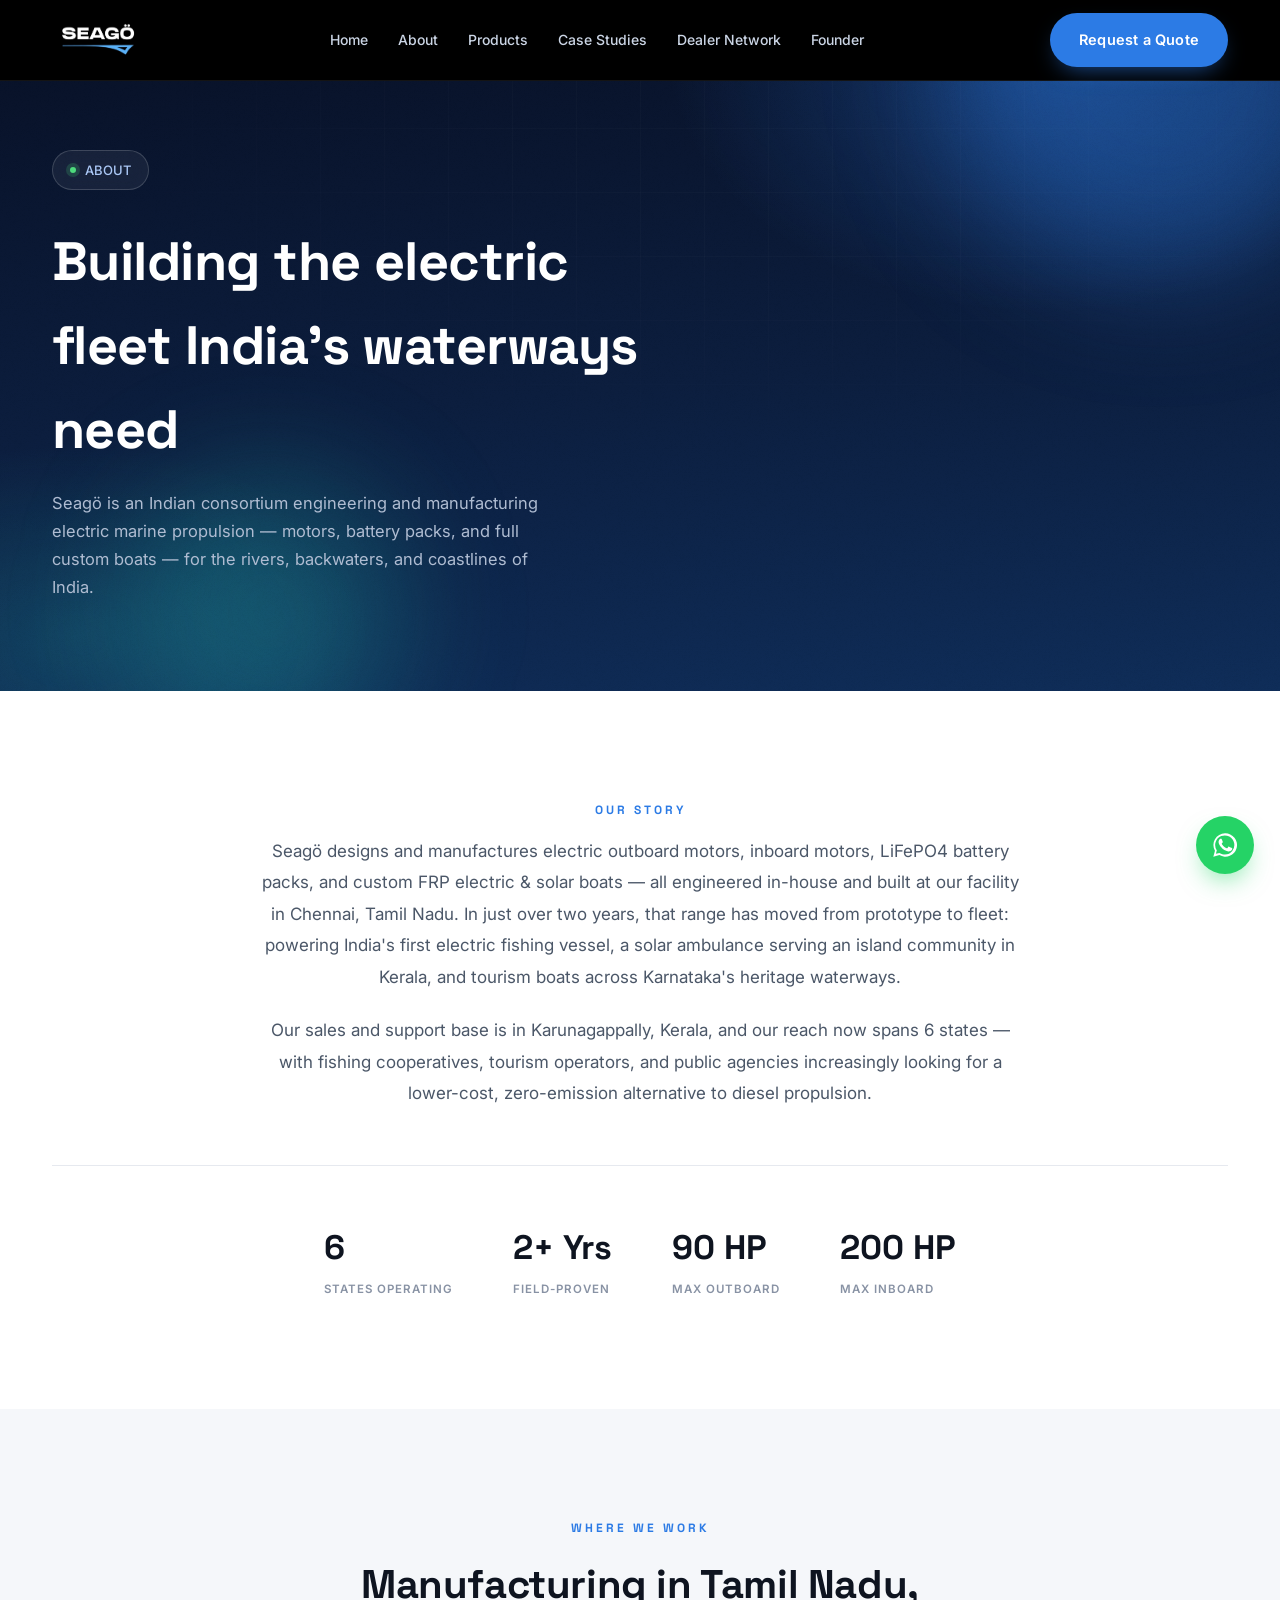
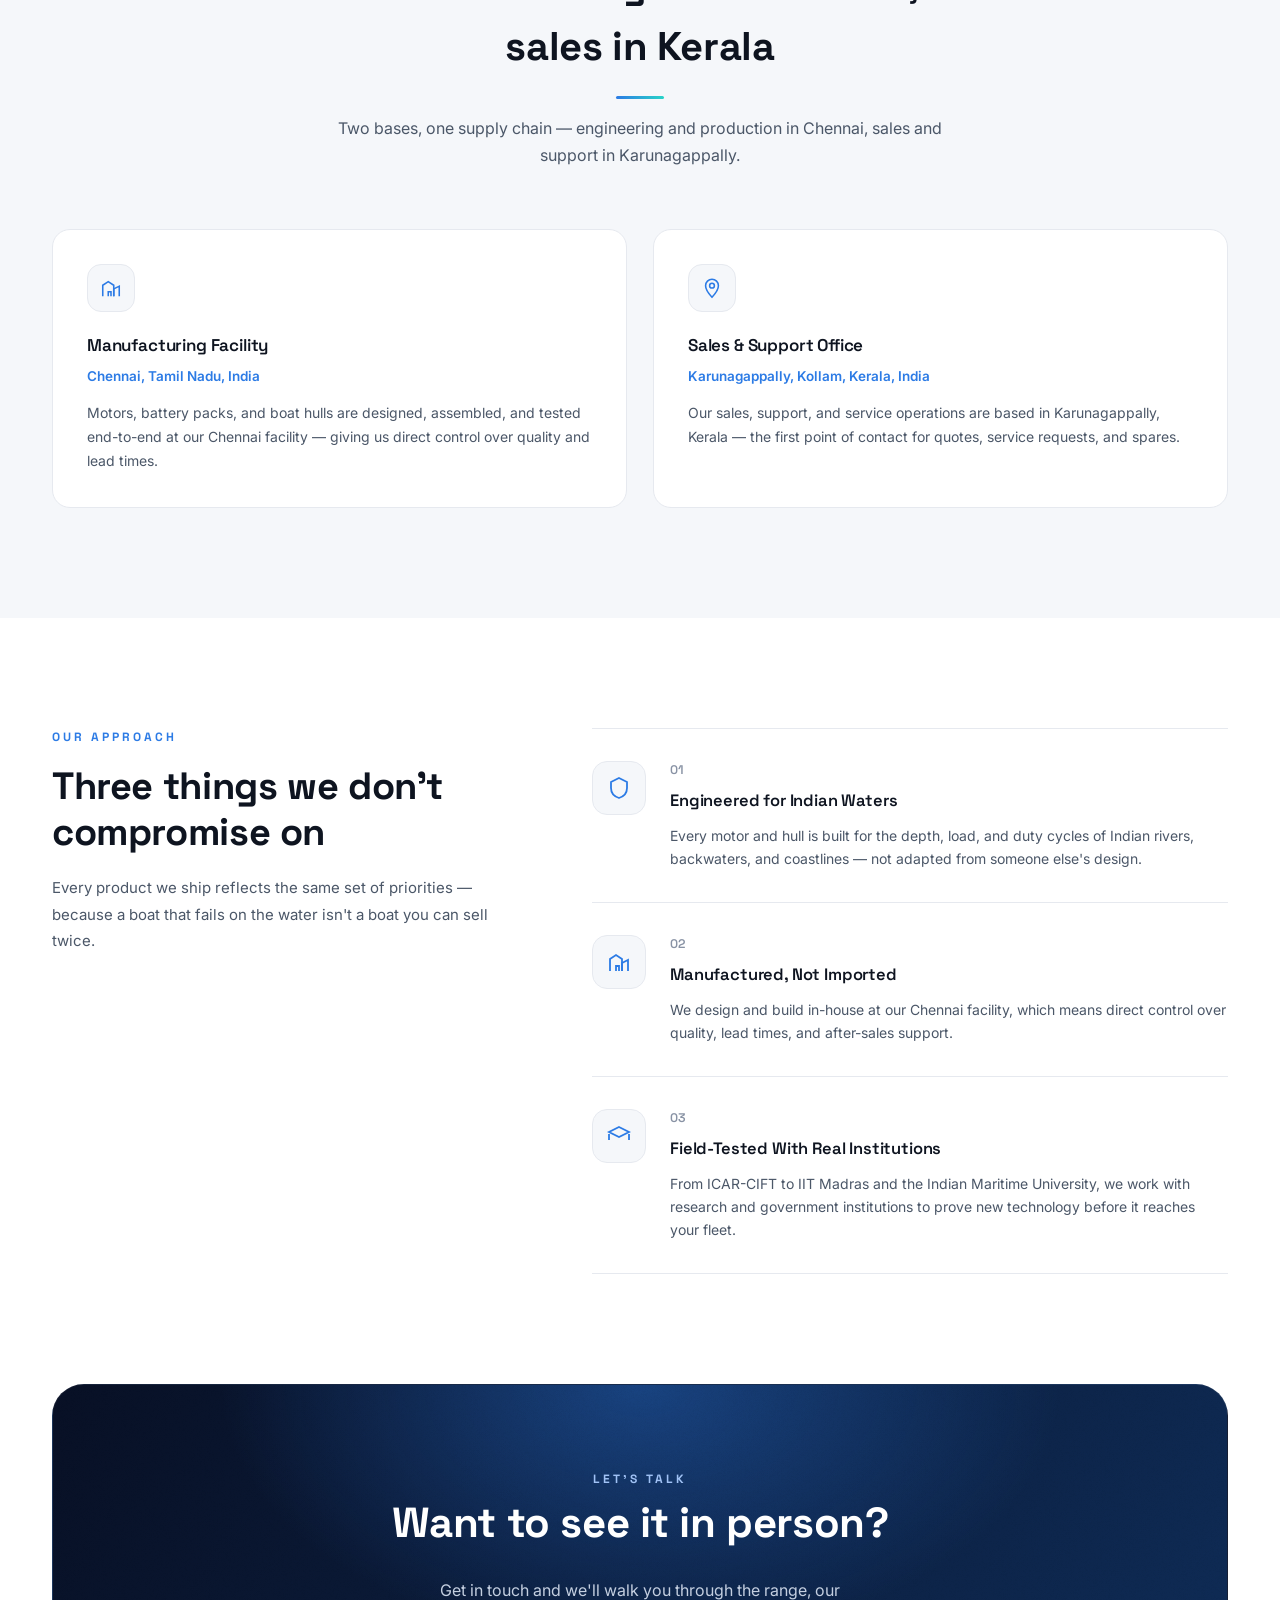
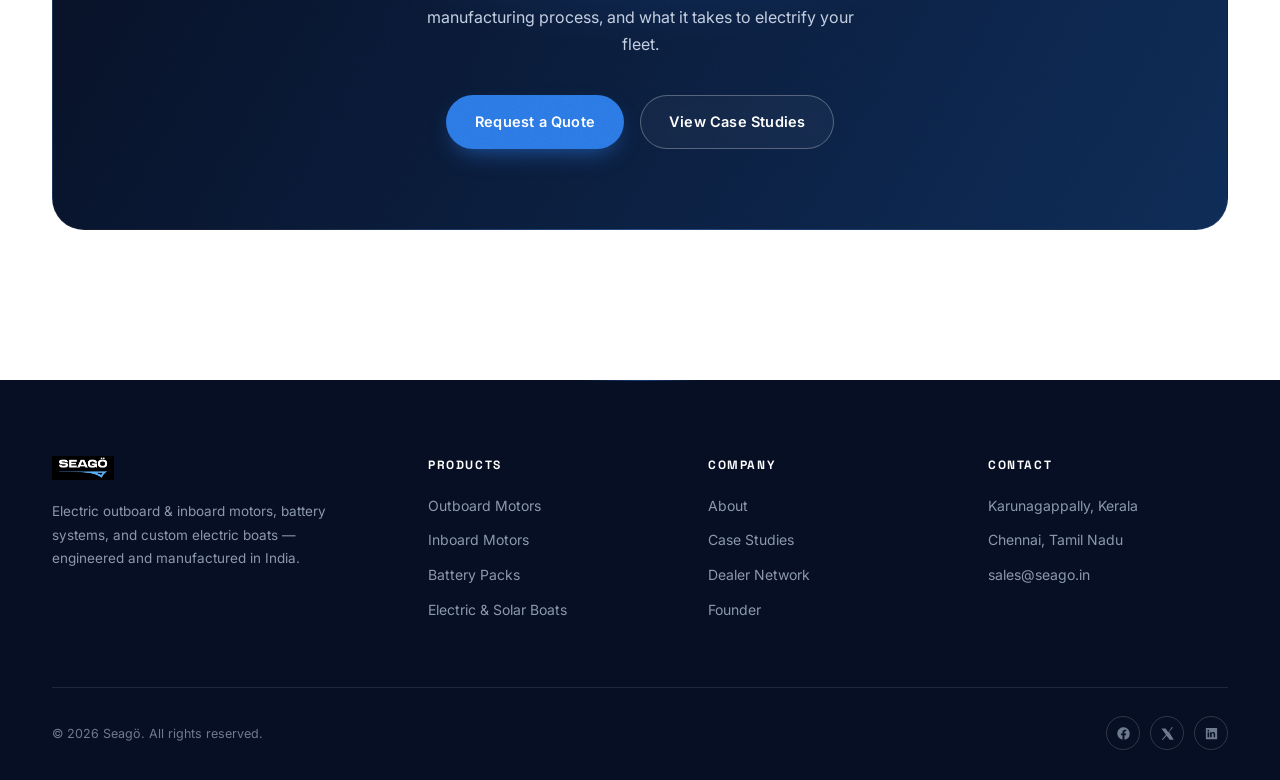
==== commit de996c4d: "Refactor header navigation: remove redundant Contact button and simplify CTA" ====
--- a/about.html
+++ b/about.html
@@ -24,14 +24,13 @@
     <a class="nav-logo" href="index.html#top"><img src="assets/seago-logo.png" alt="Seagö"></a>
     <nav class="nav-links">
       <a href="index.html">Home</a>
+      <a href="about.html">About</a>
       <a href="products.html">Products</a>
       <a href="case-studies.html">Case Studies</a>
-      <a href="about.html">About</a>
       <a href="dealer-network.html">Dealer Network</a>
       <a href="founder.html">Founder</a>
     </nav>
     <div class="nav-cta">
-      <a class="btn btn-ghost magnetic" href="contact.html">Contact</a>
       <a class="btn btn-primary magnetic" href="contact.html">Request a Quote</a>
       <button class="burger" id="burger" aria-label="Menu"><span></span><span></span><span></span></button>
     </div>
@@ -40,12 +39,11 @@
 
 <div class="mobile-menu" id="mobileMenu">
   <a href="index.html">Home</a>
+  <a href="about.html">About</a>
   <a href="products.html">Products</a>
   <a href="case-studies.html">Case Studies</a>
-  <a href="about.html">About</a>
   <a href="dealer-network.html">Dealer Network</a>
   <a href="founder.html">Founder</a>
-  <a href="contact.html">Contact</a>
   <a class="btn btn-primary" href="contact.html">Request a Quote</a>
 </div>
 
--- a/css/style.css
+++ b/css/style.css
@@ -65,6 +65,7 @@
 .photo-frame{ display:block; border-style:solid; border-width:0; background:#0B1D3D; }
 .photo-frame img, .photo-frame video{ width:100%; height:100%; object-fit:cover; object-position:center; }
 .photo-frame img.outboard-image{ object-fit:contain; background:#fff; }
+.photo-frame img.battery-image{ object-fit:cover; object-position:center; }
 .case-gallery{ position:relative; }
 .case-gallery img{ position:absolute; inset:0; opacity:0; transition:opacity .8s ease; }
 .case-gallery img.is-active{ opacity:1; }
@@ -233,26 +234,29 @@
 
 /* ================= PRODUCT GRID (with 3D tilt) ================= */
 .grid-4{ display:grid; grid-template-columns:repeat(4,1fr); gap:26px; }
+.grid-4 > .tilt{ height:100%; }
 .tilt{ perspective:900px; }
 .card{
+  height:100%; display:flex; flex-direction:column;
   background:#fff; border:1px solid var(--line); border-radius:var(--radius);
   overflow:hidden; transition:transform .4s cubic-bezier(.2,.8,.2,1), box-shadow .4s, border-color .3s;
   transform-style:preserve-3d;
 }
 .card:hover{ box-shadow:0 28px 50px -22px rgba(44,123,229,.18), 0 8px 20px -8px rgba(10,25,50,.1); border-color:rgba(44,123,229,.2); }
 .card .ph{ aspect-ratio:1/1; border-radius:0; border-width:0 0 1px 0; }
-.card-body{ padding:24px; }
+.card-body{ flex:1; display:flex; flex-direction:column; padding:24px; }
 .card-body h3{ font-size:17px; font-weight:600; margin-bottom:11px; }
 .card-body p{ font-size:13.5px; color:var(--slate); line-height:1.65; }
-.card-link{ margin-top:17px; display:inline-flex; align-items:center; gap:6px; font-size:13.5px; font-weight:600; color:var(--blue); transition:gap .25s, color .2s; }
+.card-link{ margin-top:auto; padding-top:17px; display:inline-flex; align-items:center; gap:6px; font-size:13.5px; font-weight:600; color:var(--blue); transition:gap .25s, color .2s; }
 .card-link:hover{ gap:12px; color:#1f68cc; }
 
 /* ================= CASE STUDIES ================= */
 .grid-3{ display:grid; grid-template-columns:repeat(3,1fr); gap:26px; }
-.case-card{ border-radius:var(--radius); overflow:hidden; border:1px solid var(--line); background:#fff; transition:transform .4s cubic-bezier(.2,.8,.2,1), box-shadow .4s, border-color .3s; transform-style:preserve-3d; }
+.grid-3 > .tilt{ height:100%; }
+.case-card{ height:100%; display:flex; flex-direction:column; border-radius:var(--radius); overflow:hidden; border:1px solid var(--line); background:#fff; transition:transform .4s cubic-bezier(.2,.8,.2,1), box-shadow .4s, border-color .3s; transform-style:preserve-3d; }
 .case-card:hover{ box-shadow:0 28px 50px -22px rgba(44,123,229,.16), 0 8px 20px -8px rgba(10,25,50,.08); border-color:rgba(44,123,229,.2); }
 .case-card .ph{ aspect-ratio:16/11; border-radius:0; border-width:0 0 1px 0; }
-.case-body{ padding:26px; }
+.case-body{ flex:1; padding:26px; }
 .case-tag{ font-size:11px; font-weight:700; letter-spacing:1.4px; text-transform:uppercase; color:var(--blue); margin-bottom:11px; display:block;}
 .case-body h3{ font-size:18px; font-weight:600; margin-bottom:13px; line-height:1.35; }
 .case-body p{ font-size:13.5px; color:var(--slate); line-height:1.65; }
